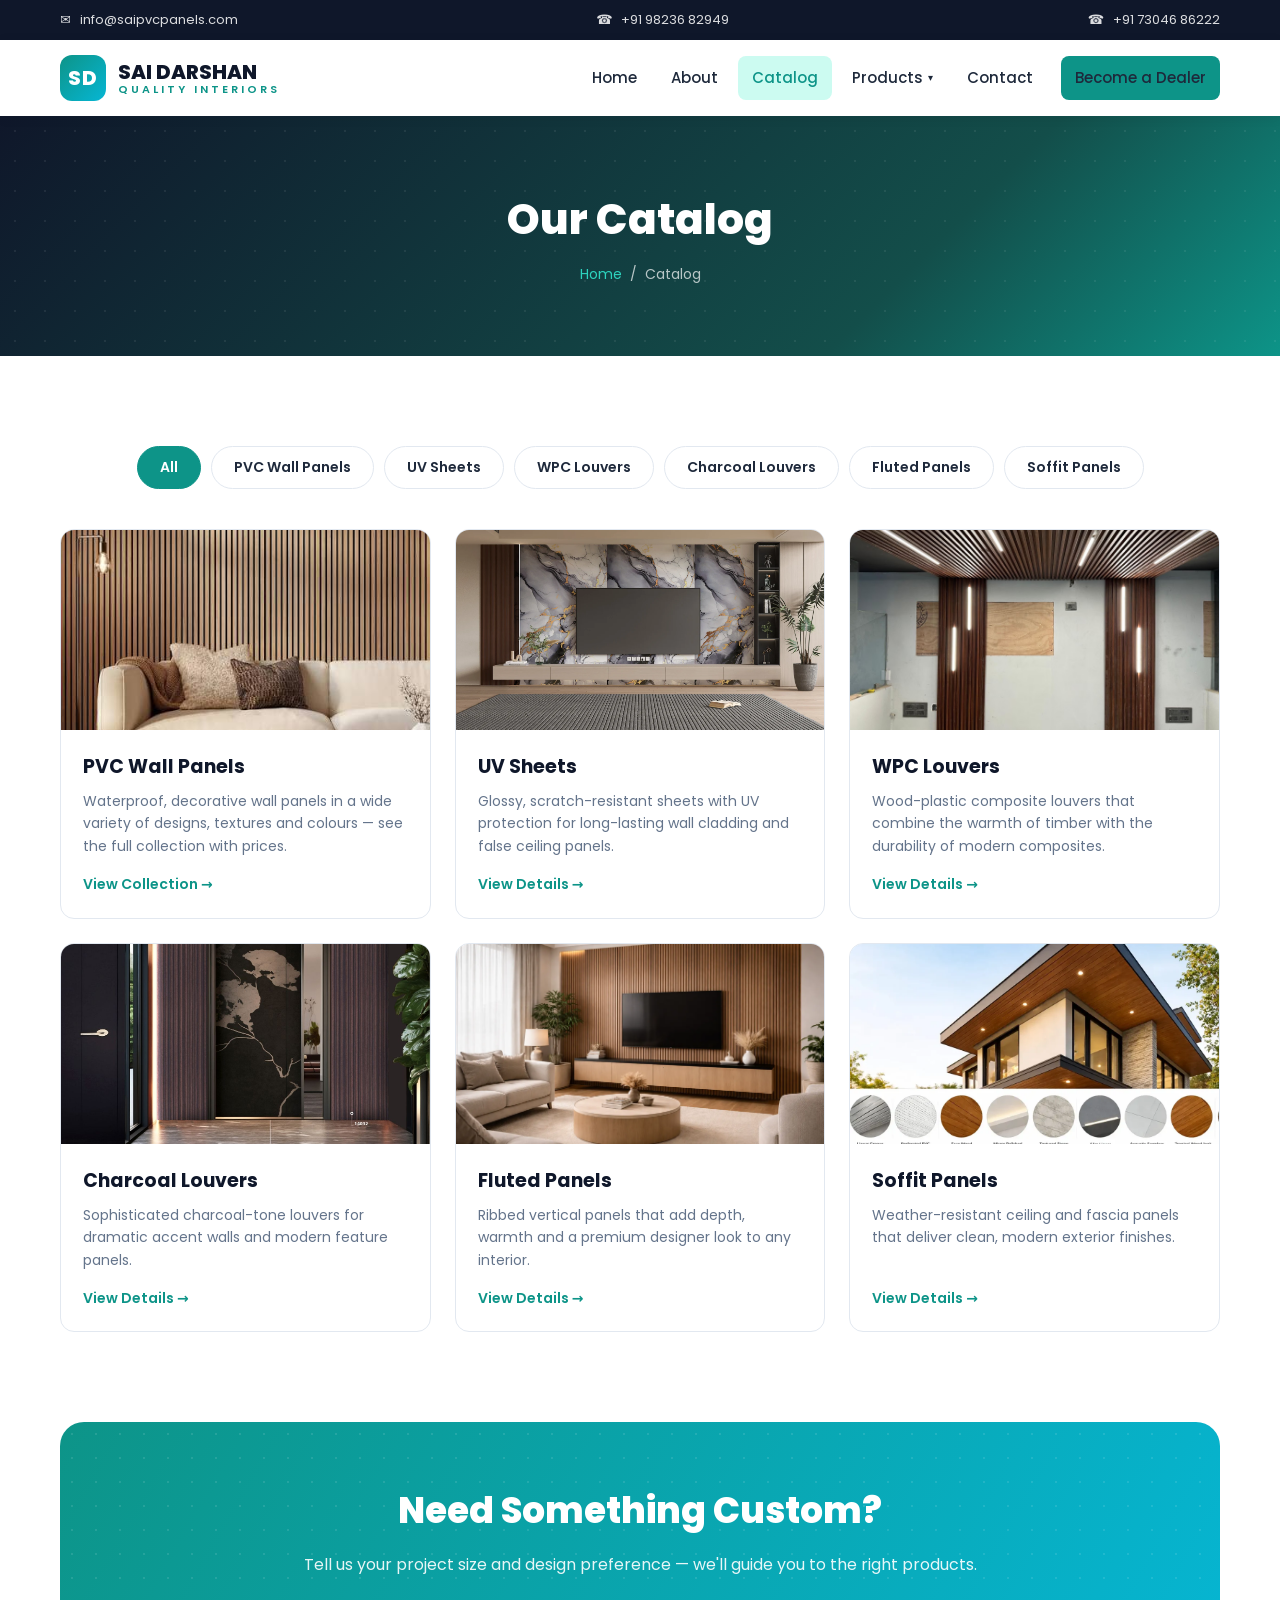
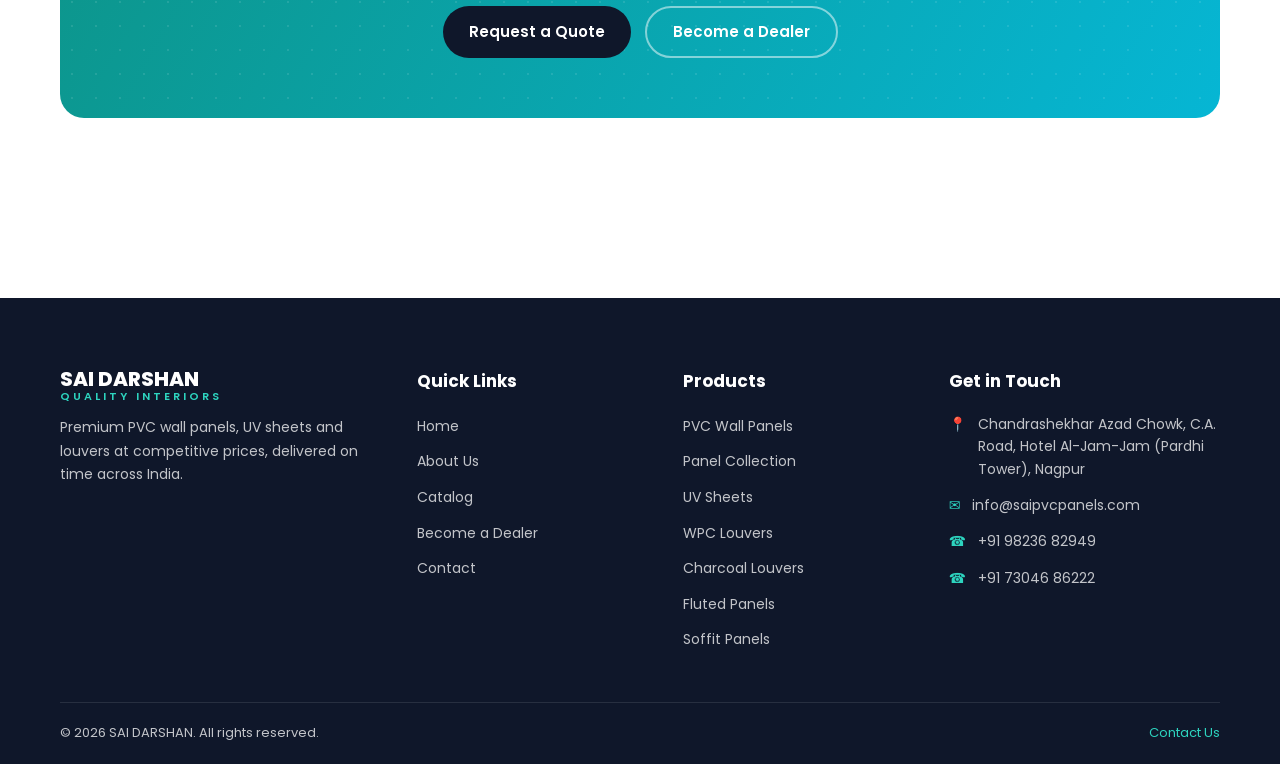
==== catalog.html @ 37347095 "Initial comment" ====
<!DOCTYPE html>
<html lang="en">
<head>
  <meta charset="UTF-8" />
  <meta name="viewport" content="width=device-width, initial-scale=1.0" />
  <title>Catalog | SAI DARSHAN</title>
  <meta name="description" content="Browse our full range of PVC wall panels, UV sheets, WPC louvers, charcoal louvers, fluted panels and soffit panels." />
  <link rel="preconnect" href="https://fonts.googleapis.com" />
  <link rel="preconnect" href="https://fonts.gstatic.com" crossorigin />
  <link href="https://fonts.googleapis.com/css2?family=Poppins:wght@400;500;600;700;800&display=swap" rel="stylesheet" />
  <link rel="stylesheet" href="css/style.css" />
  <link rel="icon" href="data:image/svg+xml,<svg xmlns='http://www.w3.org/2000/svg' viewBox='0 0 100 100'><rect rx='20' width='100' height='100' fill='%230d9488'/><text x='50' y='68' font-size='48' font-weight='bold' text-anchor='middle' fill='white' font-family='Arial'>SAI</text></svg>" />

  <meta property="og:title" content="Catalog | SAI DARSHAN" />
  <meta property="og:description" content="Premium PVC wall panels, UV sheets, WPC louvers, fluted and soffit panels. Quality, competitive pricing and timely delivery across India." />
  <meta property="og:type" content="website" />
  <meta property="og:url" content="https://saipvcpanels.com/" />
  <meta property="og:image" content="https://saipvcpanels.com/assets/img/og-thumbnail.jpg" />
  <meta property="og:image:width" content="1200" />
  <meta property="og:image:height" content="630" />
  <meta property="og:site_name" content="SAI DARSHAN" />
  <meta name="twitter:card" content="summary_large_image" />
  <meta name="twitter:image" content="https://saipvcpanels.com/assets/img/og-thumbnail.jpg" />
</head>
<body>

  <div class="topbar">
    <div class="container">
      <span>&#9993;&nbsp; <a href="mailto:info@saipvcpanels.com">info@saipvcpanels.com</a></span>
      <span>&#9742;&nbsp; <a href="tel:+919823682949">+91 98236 82949</a></span>
      <span>&#9742;&nbsp; <a href="tel:+917304686222">+91 73046 86222</a></span>
     
      <!-- <div class="topbar-social">
        <a href="#" aria-label="Facebook">Facebook</a>
        <a href="#" aria-label="Instagram">Instagram</a>
        <a href="#" aria-label="YouTube">YouTube</a>
      </div> -->
    </div>
  </div>

  <header class="site-header">
    <div class="container">
      <a href="index.html" class="brand">
        <div class="brand-logo">SD</div>
        <div class="brand-name">SAI DARSHAN<span>Quality Interiors</span></div>
      </a>
      <nav aria-label="Main navigation">
        <ul class="nav-menu">
          <li><a href="index.html">Home</a></li>
          <li><a href="about.html">About</a></li>
          <li class="active"><a href="catalog.html">Catalog</a></li>
          <li class="has-subnav">
            <a href="catalog.html">Products <span class="dropdown-arrow">&#9662;</span></a>
            <ul class="dropdown">
<li><a href="products/pvc-wall-panels.html">PVC Wall Panels</a></li>
              <li><a href="products/pvc-collection.html">Panel Collection</a></li>
              <li><a href="products/uv-sheets.html">UV Sheets</a></li>
              <li><a href="products/wpc-louvers.html">WPC Louvers</a></li>
              <li><a href="products/charcoal-louvers.html">Charcoal Louvers</a></li>
              <li><a href="products/fluted-panels.html">Fluted Panels</a></li>
              <li><a href="products/soffit-panels.html">Soffit Panels</a></li>
            </ul>
          </li>
          <li><a href="contact.html">Contact</a></li>
          <li><a href="become-dealer.html" class="btn btn-primary nav-cta">Become a Dealer</a></li>
        </ul>
      </nav>
      <button class="hamburger" aria-label="Open menu"><span></span><span></span><span></span></button>
    </div>
  </header>

  <section class="page-banner">
    <h1>Our Catalog</h1>
    <div class="breadcrumb"><a href="index.html">Home</a> &nbsp;/&nbsp; Catalog</div>
  </section>

  <section class="section">
    <div class="container">
      <div class="catalog-filters">
        <button class="filter-btn active" data-filter="all">All</button>
        <button class="filter-btn" data-filter="wall">PVC Wall Panels</button>
        <button class="filter-btn" data-filter="uv">UV Sheets</button>
        <button class="filter-btn" data-filter="wpc">WPC Louvers</button>
        <button class="filter-btn" data-filter="charcoal">Charcoal Louvers</button>
        <button class="filter-btn" data-filter="fluted">Fluted Panels</button>
        <button class="filter-btn" data-filter="soffit">Soffit Panels</button>
      </div>

      <div class="category-grid">
        <a href="products/pvc-collection.html" class="category-card" data-category="wall">
          <div class="category-thumb" style="overflow:hidden;">
            <img src="assets/img/advance/image.png" alt="PVC Wall Panels collection" style="width:100%; height:100%; object-fit:cover;" />
          </div>
          <div class="category-body">
            <h3>PVC Wall Panels</h3>
            <p>Waterproof, decorative wall panels in a wide variety of designs, textures and colours — see the full collection with prices.</p>
            <span class="category-link">View Collection &rarr;</span>
          </div>
        </a>
        <a href="products/uv-sheets.html" class="category-card" data-category="uv">
          <div class="category-thumb th-2">
            <img src="assets/img/panels/uv/image.png" alt="UV Sheets collection" style="width:100%; height:100%; object-fit:cover;">


          </div>
          <div class="category-body">
            <h3>UV Sheets</h3>
            <p>Glossy, scratch-resistant sheets with UV protection for long-lasting wall cladding and false ceiling panels.</p>
            <span class="category-link">View Details &rarr;</span>
          </div>
        </a>
        <a href="products/wpc-louvers.html" class="category-card" data-category="wpc">
          <div class="category-thumb th-3">
            <img src="assets/img/panels/wpc/image.png" alt="WPC Louvers collection" style="width:100%; height:100%; object-fit:cover;">

          </div>
          <div class="category-body">
            <h3>WPC Louvers</h3>
            <p>Wood-plastic composite louvers that combine the warmth of timber with the durability of modern composites.</p>
            <span class="category-link">View Details &rarr;</span>
          </div>
        </a>
        <a href="products/charcoal-louvers.html" class="category-card" data-category="charcoal">
          <div class="category-thumb th-4">
            <img src="assets/img/panels/charcoal/image.png" alt="Charcoal Louvers collection" style="width:100%; height:100%; object-fit:cover;">

          </div>
          <div class="category-body">
            <h3>Charcoal Louvers</h3>
            <p>Sophisticated charcoal-tone louvers for dramatic accent walls and modern feature panels.</p>
            <span class="category-link">View Details &rarr;</span>
          </div>
        </a>
        <a href="products/fluted-panels.html" class="category-card" data-category="fluted">
          <div class="category-thumb th-5">
            <img src="assets/img/panels/fluted-pvc/image.png" alt="Fluted Panels collection" style="width:100%; height:100%; object-fit:cover;">

          </div>
          <div class="category-body">
            <h3>Fluted Panels</h3>
            <p>Ribbed vertical panels that add depth, warmth and a premium designer look to any interior.</p>
            <span class="category-link">View Details &rarr;</span>
          </div>
        </a>
        <a href="products/soffit-panels.html" class="category-card" data-category="soffit">
          <div class="category-thumb th-6">
            <img src="assets/img/panels/soffit/image.png" alt="Soffit Panels collection" style="width:100%; height:100%; object-fit:cover;">

          </div>
          <div class="category-body">
            <h3>Soffit Panels</h3>
            <p>Weather-resistant ceiling and fascia panels that deliver clean, modern exterior finishes.</p>
            <span class="category-link">View Details &rarr;</span>
          </div>
        </a>
      </div>
    </div>
  </section>

  <section class="section" style="padding-top: 0;">
    <div class="container">
      <div class="cta-band">
        <h2>Need Something Custom?</h2>
        <p>Tell us your project size and design preference — we'll guide you to the right products.</p>
        <div style="display:flex; gap:14px; justify-content:center; flex-wrap:wrap;">
          <a href="contact.html" class="btn btn-dark">Request a Quote</a>
          <a href="become-dealer.html" class="btn btn-outline-light">Become a Dealer</a>
        </div>
      </div>
    </div>
  </section>

  <footer class="site-footer">
    <div class="container">
      <div class="footer-grid">
        <div class="footer-brand">
          <a href="index.html" class="brand-name">SAI DARSHAN<span>Quality Interiors</span></a>
          <p>Premium PVC wall panels, UV sheets and louvers at competitive prices, delivered on time across India.</p>
         
          <!-- REMOVE SOCIAL MEDIA HANDLE FROM FOOTER -->
          <!-- <div class="footer-social">
            <a href="#" aria-label="Facebook">F</a>
            <a href="#" aria-label="Instagram">I</a>
            <a href="#" aria-label="YouTube">Y</a>
          </div> -->
        </div>
        <div>
          <h4>Quick Links</h4>
          <ul class="footer-links">
            <li><a href="index.html">Home</a></li>
            <li><a href="about.html">About Us</a></li>
            <li><a href="catalog.html">Catalog</a></li>
            <li><a href="become-dealer.html">Become a Dealer</a></li>
            <li><a href="contact.html">Contact</a></li>
          </ul>
        </div>
        <div>
          <h4>Products</h4>
          <ul class="footer-links">
            <li><a href="products/pvc-wall-panels.html">PVC Wall Panels</a></li>
            <li><a href="products/pvc-collection.html">Panel Collection</a></li>
            <li><a href="products/uv-sheets.html">UV Sheets</a></li>
            <li><a href="products/wpc-louvers.html">WPC Louvers</a></li>
            <li><a href="products/charcoal-louvers.html">Charcoal Louvers</a></li>
            <li><a href="products/fluted-panels.html">Fluted Panels</a></li>
            <li><a href="products/soffit-panels.html">Soffit Panels</a></li>
          </ul>
        </div>
        <div>
          <h4>Get in Touch</h4>
          <ul class="footer-contact">
            <li><span class="icon">&#128205;</span><p>Chandrashekhar Azad Chowk, C.A. Road, Hotel Al-Jam-Jam (Pardhi Tower), Nagpur</p></li>
            <li><span class="icon">&#9993;</span><a href="mailto:info@saipvcpanels.com">info@saipvcpanels.com</a></li>
            <li><span class="icon">&#9742;</span><a href="tel:+919823682949">+91 98236 82949</a></li>
            <li><span class="icon">&#9742;</span><a href="tel:+917304686222">+91 73046 86222</a></li>
         
          </ul>
        </div>
      </div>
      <div class="footer-bottom">
        <p>&copy; <span id="year"></span> SAI DARSHAN. All rights reserved.</p>
        <p><a href="contact.html">Contact Us</a></p>
      </div>
    </div>
  </footer>

  <script src="js/main.js"></script>
</body>
</html>
---- css/style.css ----
:root {
  --primary: #0d9488;
  --primary-dark: #0f766e;
  --primary-light: #ccfbf1;
  --accent: #f59e0b;
  --dark: #0f172a;
  --dark-2: #1e293b;
  --gray: #64748b;
  --gray-light: #f1f5f9;
  --white: #ffffff;
  --radius: 14px;
  --shadow: 0 10px 30px rgba(15, 23, 42, 0.08);
  --shadow-lg: 0 20px 50px rgba(15, 23, 42, 0.15);
  --max-w: 1200px;
}

*,
*::before,
*::after {
  margin: 0;
  padding: 0;
  box-sizing: border-box;
}

html {
  scroll-behavior: smooth;
}

body {
  font-family: "Poppins", "Segoe UI", system-ui, -apple-system, sans-serif;
  color: var(--dark-2);
  background: var(--white);
  line-height: 1.6;
}

img {
  max-width: 100%;
  display: block;
}

a {
  text-decoration: none;
  color: inherit;
}

ul {
  list-style: none;
}

.container {
  width: 100%;
  max-width: var(--max-w);
  margin: 0 auto;
  padding: 0 20px;
}

/* ---------- Buttons ---------- */
.btn {
  display: inline-flex;
  align-items: center;
  gap: 8px;
  padding: 12px 26px;
  border-radius: 50px;
  font-weight: 600;
  font-size: 15px;
  border: none;
  cursor: pointer;
  transition: all 0.25s ease;
  font-family: inherit;
}
.btn-primary {
  background: var(--primary);
  color: var(--white);
}
.btn-primary:hover {
  background: var(--primary-dark);
  transform: translateY(-2px);
  box-shadow: var(--shadow);
}
.btn-outline {
  background: transparent;
  color: var(--primary);
  border: 2px solid var(--primary);
}
.btn-outline:hover {
  background: var(--primary);
  color: var(--white);
}
.btn-outline-light {
  background: transparent;
  color: var(--white);
  border: 2px solid rgba(255, 255, 255, 0.5);
}
.btn-outline-light:hover {
  background: var(--white);
  color: var(--dark);
}
.btn-dark {
  background: var(--dark);
  color: var(--white);
}
.btn-dark:hover {
  background: var(--dark-2);
  transform: translateY(-2px);
}

/* ---------- Header ---------- */
.topbar {
  background: var(--dark);
  color: rgba(255, 255, 255, 0.85);
  font-size: 13px;
}
.topbar .container {
  display: flex;
  justify-content: space-between;
  align-items: center;
  min-height: 40px;
  gap: 10px;
  flex-wrap: wrap;
}
.topbar span {
  display: inline-flex;
  align-items: center;
  gap: 6px;
}
.topbar a:hover {
  color: var(--white);
}
.topbar .topbar-social {
  display: flex;
  gap: 14px;
}
.topbar .topbar-social a {
  opacity: 0.85;
}
.topbar .topbar-social a:hover {
  opacity: 1;
}

.site-header {
  position: sticky;
  top: 0;
  z-index: 100;
  background: var(--white);
  box-shadow: 0 2px 12px rgba(15, 23, 42, 0.06);
}
.site-header .container {
  display: flex;
  align-items: center;
  justify-content: space-between;
  height: 76px;
}

.brand {
  display: flex;
  align-items: center;
  gap: 12px;
}
.brand-logo {
  width: 46px;
  height: 46px;
  border-radius: 12px;
  background: linear-gradient(135deg, var(--primary), #06b6d4);
  display: grid;
  place-items: center;
  color: #fff;
  font-weight: 800;
  font-size: 20px;
  letter-spacing: 1px;
}
.brand-name {
  font-size: 20px;
  font-weight: 800;
  color: var(--dark);
  line-height: 1.1;
}
.brand-name span {
  color: var(--primary);
  display: block;
  font-size: 11px;
  font-weight: 600;
  letter-spacing: 3px;
  text-transform: uppercase;
}

.nav-menu {
  display: flex;
  align-items: center;
  gap: 6px;
}
.nav-menu > li {
  position: relative;
}
.nav-menu > li > a {
  display: flex;
  align-items: center;
  gap: 5px;
  padding: 10px 14px;
  border-radius: 8px;
  font-weight: 500;
  font-size: 15px;
  color: var(--dark-2);
  transition: all 0.2s;
}
.nav-menu > li > a:hover,
.nav-menu > li.active > a {
  color: var(--primary);
  background: var(--primary-light);
}
.nav-menu .dropdown-arrow {
  font-size: 10px;
  transition: transform 0.2s;
}
.nav-menu > li:hover .dropdown-arrow {
  transform: rotate(180deg);
}

.dropdown {
  position: absolute;
  top: 100%;
  left: 0;
  background: var(--white);
  border-radius: 12px;
  box-shadow: var(--shadow-lg);
  min-width: 220px;
  padding: 8px;
  opacity: 0;
  visibility: hidden;
  transform: translateY(10px);
  transition: all 0.25s ease;
}
.nav-menu > li:hover .dropdown {
  opacity: 1;
  visibility: visible;
  transform: translateY(0);
}
.dropdown a {
  display: block;
  padding: 10px 14px;
  border-radius: 8px;
  font-size: 14px;
  font-weight: 500;
  color: var(--dark-2);
  transition: all 0.2s;
}
.dropdown a:hover {
  background: var(--primary-light);
  color: var(--primary);
}

.nav-cta {
  margin-left: 8px;
}

/* Hamburger */
.hamburger {
  display: none;
  flex-direction: column;
  gap: 5px;
  background: none;
  border: none;
  cursor: pointer;
  padding: 6px;
}
.hamburger span {
  width: 26px;
  height: 3px;
  background: var(--dark);
  border-radius: 3px;
  transition: all 0.3s;
}
.hamburger.open span:nth-child(1) {
  transform: translateY(8px) rotate(45deg);
}
.hamburger.open span:nth-child(2) {
  opacity: 0;
}
.hamburger.open span:nth-child(3) {
  transform: translateY(-8px) rotate(-45deg);
}

/* ---------- Hero ---------- */
.hero {
  position: relative;
  background: linear-gradient(135deg, #0f172a 0%, #134e4a 60%, #0d9488 100%);
  color: var(--white);
  overflow: hidden;
}
.hero::before {
  content: "";
  position: absolute;
  inset: 0;
  background-image: radial-gradient(rgba(255, 255, 255, 0.08) 1.5px, transparent 1.5px);
  background-size: 32px 32px;
  opacity: 0.6;
}
.hero .container {
  position: relative;
  display: grid;
  grid-template-columns: 1.1fr 0.9fr;
  gap: 40px;
  align-items: center;
  padding-top: 90px;
  padding-bottom: 90px;
}

.hero-badge {
  display: inline-flex;
  align-items: center;
  gap: 8px;
  background: rgba(255, 255, 255, 0.1);
  border: 1px solid rgba(255, 255, 255, 0.2);
  padding: 7px 16px;
  border-radius: 50px;
  font-size: 13px;
  font-weight: 500;
  margin-bottom: 20px;
}
.hero-badge .dot {
  width: 8px;
  height: 8px;
  border-radius: 50%;
  background: #34d399;
  animation: pulse 1.6s infinite;
}
@keyframes pulse {
  0%,
  100% {
    box-shadow: 0 0 0 0 rgba(52, 211, 153, 0.6);
  }
  50% {
    box-shadow: 0 0 0 8px rgba(52, 211, 153, 0);
  }
}

.hero h1 {
  font-size: clamp(34px, 5vw, 54px);
  line-height: 1.15;
  font-weight: 800;
  margin-bottom: 18px;
}
.hero h1 em {
  font-style: normal;
  color: #2dd4bf;
}
.hero p {
  color: rgba(255, 255, 255, 0.85);
  font-size: 17px;
  max-width: 540px;
  margin-bottom: 30px;
}
.hero-cta {
  display: flex;
  gap: 14px;
  flex-wrap: wrap;
  margin-bottom: 40px;
}

.hero-stats {
  display: flex;
  gap: 34px;
}
.hero-stats .stat h3 {
  font-size: 30px;
  font-weight: 800;
  color: #2dd4bf;
}
.hero-stats .stat p {
  font-size: 13px;
  color: rgba(255, 255, 255, 0.7);
  margin: 0;
}

.hero-visual {
  position: relative;
}
.hero-panel-stack {
  display: grid;
  grid-template-columns: repeat(3, 1fr);
  gap: 16px;
  transform: rotate(-6deg);
}
.hero-panel {
  height: 300px;
  border-radius: 18px;
  box-shadow: var(--shadow-lg);
  border: 1px solid rgba(255, 255, 255, 0.2);
  position: relative;
  overflow: hidden;
}
.hero-panel::after {
  content: "";
  position: absolute;
  inset: 0;
  background-image: linear-gradient(
    to bottom,
    rgba(255, 255, 255, 0) 45%,
    rgba(255, 255, 255, 0.15) 50%,
    rgba(255, 255, 255, 0) 55%
  );
}
.hero-panel:nth-child(1) {
  background: linear-gradient(160deg, #0ea5a4, #134e4a);
}
.hero-panel:nth-child(2) {
  background: linear-gradient(160deg, #2dd4bf, #0d9488);
  margin-top: 20px;
}
.hero-panel:nth-child(3) {
  background: linear-gradient(160deg, #f59e0b, #b45309);
  margin-top: 6px;
}

/* ---------- Section shared ---------- */
.section {
  padding: 90px 0;
}
.section-head {
  text-align: center;
  max-width: 640px;
  margin: 0 auto 50px;
}
.section-tag {
  display: inline-block;
  background: var(--primary-light);
  color: var(--primary-dark);
  font-size: 13px;
  font-weight: 600;
  letter-spacing: 1px;
  text-transform: uppercase;
  padding: 6px 16px;
  border-radius: 50px;
  margin-bottom: 14px;
}
.section-head h2 {
  font-size: clamp(26px, 4vw, 38px);
  font-weight: 800;
  color: var(--dark);
  line-height: 1.2;
  margin-bottom: 14px;
}
.section-head h2 span {
  color: var(--primary);
}
.section-head p {
  color: var(--gray);
  font-size: 16px;
}

/* ---------- Category cards ---------- */
.category-grid {
  display: grid;
  grid-template-columns: repeat(3, 1fr);
  gap: 24px;
}
.category-card {
  background: var(--white);
  border: 1px solid #e2e8f0;
  border-radius: var(--radius);
  overflow: hidden;
  transition: all 0.3s ease;
  display: flex;
  flex-direction: column;
}
.category-card:hover {
  transform: translateY(-6px);
  box-shadow: var(--shadow-lg);
  border-color: var(--primary);
}
.category-thumb {
  height: 200px;
  position: relative;
  overflow: hidden;
}
.category-body {
  padding: 22px;
  flex: 1;
  display: flex;
  flex-direction: column;
}
.category-body h3 {
  font-size: 19px;
  color: var(--dark);
  margin-bottom: 8px;
}
.category-body p {
  color: var(--gray);
  font-size: 14px;
  flex: 1;
}
.category-link {
  margin-top: 16px;
  color: var(--primary);
  font-weight: 600;
  font-size: 14px;
  display: inline-flex;
  align-items: center;
  gap: 6px;
}
.category-link:hover {
  gap: 10px;
}

/* Gradient thumbnails */
.th-1 {
  background: linear-gradient(145deg, #0d9488, #134e4a);
}
.th-2 {
  background: linear-gradient(145deg, #06b6d4, #155e75);
}
.th-3 {
  background: linear-gradient(145deg, #a16207, #713f12);
}
.th-4 {
  background: linear-gradient(145deg, #78350f, #292524);
}
.th-5 {
  background: linear-gradient(145deg, #e11d48, #881337);
}
.th-6 {
  background: linear-gradient(145deg, #7c3aed, #3b0764);
}

/* ---------- Features ---------- */
.features {
  background: var(--gray-light);
}
.feature-grid {
  display: grid;
  grid-template-columns: repeat(4, 1fr);
  gap: 24px;
}
.feature-card {
  background: var(--white);
  border-radius: var(--radius);
  padding: 30px 24px;
  text-align: center;
  box-shadow: var(--shadow);
  transition: all 0.3s;
}
.feature-card:hover {
  transform: translateY(-4px);
}
.feature-icon {
  width: 60px;
  height: 60px;
  border-radius: 16px;
  background: var(--primary-light);
  color: var(--primary-dark);
  display: grid;
  place-items: center;
  margin: 0 auto 16px;
  font-size: 26px;
}
.feature-card h4 {
  color: var(--dark);
  font-size: 17px;
  margin-bottom: 8px;
}
.feature-card p {
  color: var(--gray);
  font-size: 14px;
}

/* ---------- About preview ---------- */
.about-grid {
  display: grid;
  grid-template-columns: 1fr 1fr;
  gap: 60px;
  align-items: center;
}
.about-media {
  position: relative;
}
.about-media .main-image {
  border-radius: var(--radius);
  box-shadow: var(--shadow-lg);
  width: 100%;
  aspect-ratio: 1200 / 630;
  background: linear-gradient(140deg, #0d9488, #134e4a);
  position: relative;
  overflow: hidden;
}
.about-media .floating-card {
  position: absolute;
  bottom: -18px;
  right: -18px;
  background: var(--white);
  border-radius: 14px;
  padding: 18px 24px;
  box-shadow: var(--shadow-lg);
  text-align: center;
}
.about-media .floating-card h3 {
  color: var(--primary);
  font-size: 28px;
  font-weight: 800;
}
.about-media .floating-card p {
  font-size: 13px;
  color: var(--gray);
}
.about-text h2 {
  font-size: clamp(26px, 4vw, 36px);
  font-weight: 800;
  color: var(--dark);
  line-height: 1.2;
  margin-bottom: 18px;
}
.about-text h2 span {
  color: var(--primary);
}
.about-text > p {
  color: var(--gray);
  margin-bottom: 20px;
}
.about-points {
  display: grid;
  grid-template-columns: 1fr 1fr;
  gap: 12px;
  margin-bottom: 28px;
}
.about-points li {
  display: flex;
  align-items: center;
  gap: 10px;
  font-size: 15px;
  font-weight: 500;
  color: var(--dark-2);
}
.about-points .check {
  width: 24px;
  height: 24px;
  border-radius: 50%;
  background: var(--primary);
  color: #fff;
  display: grid;
  place-items: center;
  font-size: 12px;
  flex-shrink: 0;
}

/* ---------- Products preview ---------- */
.product-grid {
  display: grid;
  grid-template-columns: repeat(4, 1fr);
  gap: 24px;
}
.product-card {
  background: var(--white);
  border: 1px solid #e2e8f0;
  border-radius: var(--radius);
  overflow: hidden;
  transition: all 0.3s;
}
.product-card:hover {
  transform: translateY(-6px);
  box-shadow: var(--shadow-lg);
}
.product-card .thumb {
  height: 160px;
}
.product-card .card-body {
  padding: 18px;
}
.product-card .card-body h3 {
  font-size: 16px;
  color: var(--dark);
  margin-bottom: 4px;
}
.product-card .card-body p {
  font-size: 13px;
  color: var(--gray);
}

/* ---------- Collection series (separate carts) ---------- */
.series-block {
  margin-top: 48px;
}
.series-block:first-of-type {
  margin-top: 8px;
}
.series-title {
  font-size: 19px;
  font-weight: 600;
  color: var(--dark);
  margin-bottom: 20px;
  padding-left: 14px;
  position: relative;
}
.series-title::before {
  content: "";
  position: absolute;
  left: 0;
  top: 5px;
  bottom: 5px;
  width: 4px;
  border-radius: 3px;
  background: var(--primary);
}
.collection-note {
  margin-top: 36px;
  text-align: center;
}

/* ---------- Testimonials ---------- */
.testimonial-grid {
  display: grid;
  grid-template-columns: repeat(3, 1fr);
  gap: 24px;
}
.testimonial {
  background: var(--white);
  border: 1px solid #e2e8f0;
  border-radius: var(--radius);
  padding: 28px;
  box-shadow: var(--shadow);
}
.testimonial .stars {
  color: var(--accent);
  font-size: 18px;
  margin-bottom: 14px;
}
.testimonial p {
  color: var(--dark-2);
  font-size: 15px;
  margin-bottom: 20px;
}
.testimonial .author {
  display: flex;
  align-items: center;
  gap: 12px;
}
.testimonial .avatar {
  width: 44px;
  height: 44px;
  border-radius: 50%;
  background: var(--primary-light);
  color: var(--primary-dark);
  display: grid;
  place-items: center;
  font-weight: 700;
  font-size: 17px;
}
.testimonial .author h5 {
  font-size: 15px;
  color: var(--dark);
}
.testimonial .author span {
  font-size: 13px;
  color: var(--gray);
}

/* ---------- CTA band ---------- */
.cta-band {
  background: linear-gradient(120deg, #0d9488, #06b6d4);
  border-radius: 24px;
  padding: 60px;
  text-align: center;
  color: var(--white);
  position: relative;
  overflow: hidden;
}
.cta-band::before {
  content: "";
  position: absolute;
  inset: 0;
  background-image: radial-gradient(rgba(255, 255, 255, 0.1) 1px, transparent 1px);
  background-size: 24px 24px;
}
.cta-band > * {
  position: relative;
}
.cta-band h2 {
  font-size: clamp(26px, 4vw, 36px);
  font-weight: 800;
  margin-bottom: 12px;
}
.cta-band p {
  color: rgba(255, 255, 255, 0.9);
  margin-bottom: 28px;
}

/* ---------- Footer ---------- */
.site-footer {
  background: var(--dark);
  color: rgba(255, 255, 255, 0.75);
  padding-top: 70px;
  margin-top: 90px;
}
.footer-grid {
  display: grid;
  grid-template-columns: 1.4fr 1fr 1fr 1.2fr;
  gap: 40px;
  padding-bottom: 40px;
}
.site-footer h4 {
  color: var(--white);
  font-size: 17px;
  margin-bottom: 18px;
}
.footer-brand .brand-name {
  color: var(--white);
  margin-bottom: 14px;
  display: inline-block;
}
.footer-brand .brand-name span {
  color: #2dd4bf;
}
.footer-brand p {
  font-size: 14px;
  line-height: 1.7;
}
.footer-links li {
  margin-bottom: 10px;
}
.footer-links a {
  font-size: 14px;
  transition: all 0.2s;
}
.footer-links a:hover {
  color: #2dd4bf;
  padding-left: 4px;
}
.footer-contact li {
  display: flex;
  gap: 12px;
  margin-bottom: 14px;
  font-size: 14px;
  align-items: flex-start;
}
.footer-contact .icon {
  color: #2dd4bf;
  flex-shrink: 0;
}
.footer-social {
  display: flex;
  gap: 10px;
  margin-top: 18px;
}
.footer-social a {
  width: 38px;
  height: 38px;
  border-radius: 10px;
  background: rgba(255, 255, 255, 0.08);
  display: grid;
  place-items: center;
  font-size: 16px;
  transition: all 0.2s;
}
.footer-social a:hover {
  background: var(--primary);
  transform: translateY(-3px);
}
.footer-bottom {
  border-top: 1px solid rgba(255, 255, 255, 0.1);
  padding: 20px 0;
  display: flex;
  justify-content: space-between;
  align-items: center;
  flex-wrap: wrap;
  gap: 10px;
  font-size: 13px;
}
.footer-bottom a {
  color: #2dd4bf;
}

/* ---------- Page banner ---------- */
.page-banner {
  background: linear-gradient(135deg, #0f172a, #134e4a 70%, #0d9488);
  color: var(--white);
  text-align: center;
  padding: 70px 20px;
  position: relative;
  overflow: hidden;
}
.page-banner::before {
  content: "";
  position: absolute;
  inset: 0;
  background-image: radial-gradient(rgba(255, 255, 255, 0.07) 1.5px, transparent 1.5px);
  background-size: 30px 30px;
}
.page-banner > * {
  position: relative;
}
.page-banner h1 {
  font-size: clamp(30px, 4vw, 42px);
  font-weight: 800;
  margin-bottom: 10px;
}
.breadcrumb {
  color: rgba(255, 255, 255, 0.7);
  font-size: 14px;
}
.breadcrumb a {
  color: #2dd4bf;
}

/* ---------- Catalog filters ---------- */
.catalog-filters {
  display: flex;
  justify-content: center;
  gap: 10px;
  flex-wrap: wrap;
  margin-bottom: 40px;
}
.filter-btn {
  padding: 10px 22px;
  border-radius: 50px;
  border: 1.5px solid #e2e8f0;
  background: var(--white);
  color: var(--dark-2);
  font-weight: 600;
  font-size: 14px;
  cursor: pointer;
  transition: all 0.25s;
  font-family: inherit;
}
.filter-btn:hover {
  border-color: var(--primary);
  color: var(--primary);
}
.filter-btn.active {
  background: var(--primary);
  border-color: var(--primary);
  color: var(--white);
}

/* ---------- Panel collection cards ---------- */
.panel-grid {
  display: grid;
  grid-template-columns: repeat(3, 1fr);
  gap: 26px;
}
.panel-card {
  background: var(--white);
  border: 1px solid #e2e8f0;
  border-radius: var(--radius);
  overflow: hidden;
  transition: all 0.3s ease;
  display: flex;
  flex-direction: column;
}
.panel-card:hover {
  transform: translateY(-6px);
  box-shadow: var(--shadow-lg);
  border-color: var(--primary);
}
.panel-media {
  position: relative;
  height: 220px;
  overflow: hidden;
}
.panel-media img {
  width: 100%;
  height: 100%;
  object-fit: cover;
  transition: transform 0.4s ease;
}
.panel-card:hover .panel-media img {
  transform: scale(1.06);
}
.panel-tag {
  position: absolute;
  top: 12px;
  left: 12px;
  background: var(--primary);
  color: var(--white);
  font-size: 11px;
  font-weight: 600;
  letter-spacing: 0.5px;
  text-transform: uppercase;
  padding: 5px 12px;
  border-radius: 50px;
}
.panel-tag.hot {
  background: var(--accent);
}
.panel-body {
  padding: 20px;
  display: flex;
  flex-direction: column;
  flex: 1;
}
.panel-body h3 {
  font-size: 17px;
  color: var(--dark);
  margin-bottom: 2px;
}
.panel-code {
  font-size: 12px;
  color: var(--gray);
  letter-spacing: 1px;
  margin-bottom: 12px;
}
.panel-specs {
  display: flex;
  flex-wrap: wrap;
  gap: 8px;
  margin-bottom: 14px;
}
.panel-specs span {
  background: var(--gray-light);
  border: 1px solid #e2e8f0;
  color: var(--dark-2);
  font-size: 11.5px;
  font-weight: 600;
  padding: 4px 10px;
  border-radius: 50px;
}
.panel-meta {
  display: flex;
  justify-content: space-between;
  align-items: center;
  border-top: 1px solid #e2e8f0;
  margin-top: auto;
  padding-top: 14px;
}
.panel-price {
  line-height: 1.2;
}
.panel-price strong {
  color: var(--primary-dark);
  font-size: 18px;
  font-weight: 800;
}
.panel-price span {
  display: block;
  font-size: 11px;
  color: var(--gray);
}
.panel-meta .btn {
  padding: 8px 18px;
  font-size: 13px;
}

/* Panel spec sheet */
.specsheet {
  display: grid;
  grid-template-columns: 1fr 1fr;
  gap: 34px 50px;
  background: var(--white);
  border: 1px solid #e2e8f0;
  border-radius: var(--radius);
  padding: 40px;
  box-shadow: var(--shadow);
}
.specsheet h3 {
  grid-column: span 2;
  font-size: 22px;
  color: var(--dark);
}
.specsheet li {
  display: grid;
  grid-template-columns: 130px 1fr;
  gap: 12px;
  font-size: 14px;
  border-bottom: 1px dashed #e2e8f0;
  padding: 10px 0;
}
.specsheet li .k {
  color: var(--dark);
  font-weight: 600;
}
.specsheet li .v {
  color: var(--dark-2);
}

/* ---------- Product detail ---------- */
.product-detail {
  display: grid;
  grid-template-columns: 1fr 1fr;
  gap: 50px;
  align-items: start;
}
.product-gallery {
  position: sticky;
  top: 100px;
}
.product-gallery .main-thumb {
  height: 420px;
  border-radius: var(--radius);
  box-shadow: var(--shadow-lg);
}
.product-info h2 {
  font-size: 32px;
  color: var(--dark);
  font-weight: 800;
  margin-bottom: 12px;
}
.product-sub {
  display: inline-block;
  background: var(--primary-light);
  color: var(--primary-dark);
  padding: 6px 16px;
  border-radius: 50px;
  font-size: 13px;
  font-weight: 600;
  margin-bottom: 18px;
}
.product-info > p {
  color: var(--gray);
  margin-bottom: 24px;
}
.specs {
  margin: 24px 0;
  border: 1px solid #e2e8f0;
  border-radius: var(--radius);
  overflow: hidden;
}
.spec-row {
  display: grid;
  grid-template-columns: 160px 1fr;
  padding: 14px 20px;
  font-size: 14px;
}
.spec-row:nth-child(odd) {
  background: var(--gray-light);
}
.spec-row .label {
  font-weight: 600;
  color: var(--dark);
}
.spec-row .value {
  color: var(--dark-2);
}
.product-cta {
  display: flex;
  gap: 12px;
  flex-wrap: wrap;
}

/* ---------- Contact ---------- */
.contact-grid {
  display: grid;
  grid-template-columns: 0.9fr 1.1fr;
  gap: 50px;
  align-items: start;
}
.contact-info-card {
  background: var(--dark);
  color: var(--white);
  padding: 40px;
  border-radius: var(--radius);
}
.contact-info-card h3 {
  font-size: 24px;
  margin-bottom: 10px;
}
.contact-info-card > p {
  color: rgba(255, 255, 255, 0.7);
  font-size: 15px;
  margin-bottom: 30px;
}
.contact-row {
  display: flex;
  gap: 14px;
  padding: 16px 0;
  border-bottom: 1px solid rgba(255, 255, 255, 0.1);
}
.contact-row:last-child {
  border-bottom: none;
}
.contact-row .icon {
  width: 44px;
  height: 44px;
  border-radius: 12px;
  background: rgba(45, 212, 191, 0.15);
  color: #2dd4bf;
  display: grid;
  place-items: center;
  flex-shrink: 0;
}
.contact-row h5 {
  font-size: 15px;
  margin-bottom: 2px;
}
.contact-row p,
.contact-row a {
  font-size: 14px;
  color: rgba(255, 255, 255, 0.75);
}
.contact-row a:hover {
  color: #2dd4bf;
}

.form-card {
  background: var(--white);
  border: 1px solid #e2e8f0;
  border-radius: var(--radius);
  padding: 40px;
  box-shadow: var(--shadow);
}
.form-card h3 {
  font-size: 22px;
  color: var(--dark);
  margin-bottom: 6px;
}
.form-card .sub {
  color: var(--gray);
  font-size: 14px;
  margin-bottom: 26px;
}
.form-grid {
  display: grid;
  grid-template-columns: 1fr 1fr;
  gap: 18px;
}
.form-group {
  margin-bottom: 18px;
}
.form-group.full {
  grid-column: span 2;
}
.form-group label {
  display: block;
  font-size: 14px;
  font-weight: 600;
  color: var(--dark);
  margin-bottom: 7px;
}
.form-group input,
.form-group select,
.form-group textarea {
  width: 100%;
  padding: 13px 16px;
  border: 1.5px solid #e2e8f0;
  border-radius: 10px;
  font-size: 15px;
  font-family: inherit;
  color: var(--dark-2);
  background: var(--gray-light);
  transition: all 0.2s;
}
.form-group input:focus,
.form-group select:focus,
.form-group textarea:focus {
  outline: none;
  border-color: var(--primary);
  background: var(--white);
  box-shadow: 0 0 0 4px var(--primary-light);
}
.form-group textarea {
  resize: vertical;
  min-height: 120px;
}
.form-note {
  font-size: 12px;
  color: var(--gray);
  margin-top: 8px;
}
.form-success {
  display: none;
  background: var(--primary-light);
  color: var(--primary-dark);
  border-radius: 10px;
  padding: 14px 18px;
  font-size: 14px;
  font-weight: 500;
  margin-top: 14px;
}
.form-error {
  display: none;
  background: #fee2e2;
  color: #b91c1c;
  border-radius: 10px;
  padding: 14px 18px;
  font-size: 14px;
  font-weight: 500;
  margin-top: 14px;
}

/* ---------- FAQ ---------- */
.faq-list {
  max-width: 760px;
  margin: 0 auto;
}
.faq-item {
  border: 1px solid #e2e8f0;
  border-radius: 12px;
  margin-bottom: 14px;
  overflow: hidden;
}
.faq-item summary {
  padding: 18px 22px;
  font-weight: 600;
  color: var(--dark);
  cursor: pointer;
  display: flex;
  justify-content: space-between;
  align-items: center;
  list-style: none;
  transition: all 0.2s;
}
.faq-item summary::-webkit-details-marker {
  display: none;
}
.faq-item summary .icon {
  width: 26px;
  height: 26px;
  border-radius: 50%;
  background: var(--primary-light);
  color: var(--primary-dark);
  display: grid;
  place-items: center;
  font-size: 14px;
  flex-shrink: 0;
  transition: transform 0.2s;
}
.faq-item[open] summary .icon {
  transform: rotate(45deg);
}
.faq-item[open] summary {
  background: var(--primary-light);
}
.faq-item .answer {
  padding: 0 22px 18px;
  color: var(--gray);
  font-size: 15px;
}

/* ---------- Dealey page ---------- */
.dealer-intro {
  text-align: center;
  max-width: 700px;
  margin: 0 auto 45px;
}
.dealer-intro p {
  color: var(--gray);
}
.dealer-benefits {
  display: grid;
  grid-template-columns: repeat(3, 1fr);
  gap: 24px;
  margin-bottom: 50px;
}
.dealer-benefit {
  text-align: center;
  background: var(--white);
  border: 1px solid #e2e8f0;
  border-radius: var(--radius);
  padding: 32px 24px;
  box-shadow: var(--shadow);
}
.dealer-benefit .icon {
  width: 56px;
  height: 56px;
  margin: 0 auto 14px;
  border-radius: 50%;
  background: var(--primary-light);
  color: var(--primary-dark);
  display: grid;
  place-items: center;
  font-size: 24px;
}
.dealer-benefit h4 {
  color: var(--dark);
  font-size: 17px;
  margin-bottom: 8px;
}
.dealer-benefit p {
  color: var(--gray);
  font-size: 14px;
}

.dealer-form-wrap {
  max-width: 640px;
  margin: 0 auto;
}

/* ---------- Responsive ---------- */
@media (max-width: 992px) {
  .hero .container {
    grid-template-columns: 1fr;
    padding-top: 60px;
    padding-bottom: 60px;
  }
  .hero-visual {
    display: none;
  }
  .category-grid,
  .testimonial-grid,
  .dealer-benefits,
  .panel-grid,
  .specsheet {
    grid-template-columns: repeat(2, 1fr);
  }
  .product-grid {
    grid-template-columns: repeat(3, 1fr);
  }
  .feature-grid {
    grid-template-columns: repeat(2, 1fr);
  }
  .about-grid {
    grid-template-columns: 1fr;
    gap: 50px;
  }
  .footer-grid {
    grid-template-columns: 1fr 1fr;
  }

  .hamburger {
    display: flex;
  }
  .nav-menu {
    position: fixed;
    top: 116px;
    left: 0;
    right: 0;
    flex-direction: column;
    align-items: stretch;
    background: var(--white);
    box-shadow: var(--shadow-lg);
    padding: 20px;
    gap: 4px;
    max-height: 0;
    overflow: hidden;
    transition: max-height 0.35s ease;
    border-bottom: 1px solid #e2e8f0;
  }
  .nav-menu.open {
    max-height: 100vh;
    overflow-y: auto;
  }
  .dropdown {
    position: static;
    opacity: 1;
    visibility: visible;
    transform: none;
    box-shadow: none;
    display: none;
    padding-left: 10px;
    border-left: 2px solid var(--primary-light);
  }
  .nav-menu > li.open .dropdown {
    display: block;
  }
  .nav-cta {
    margin: 10px 0 0;
    text-align: center;
  }
  .nav-menu > li > a {
    justify-content: space-between;
  }
}

@media (max-width: 640px) {
  .section {
    padding: 60px 0;
  }
  .category-grid,
  .testimonial-grid,
  .product-grid,
  .feature-grid,
  .dealer-benefits,
  .contact-grid,
  .product-detail,
  .form-grid {
    grid-template-columns: 1fr;
  }
  .specsheet {
    grid-template-columns: 1fr;
    padding: 24px 18px;
  }
  .specsheet li {
    grid-template-columns: 1fr;
    gap: 2px;
  }
  .form-group.full {
    grid-column: span 1;
  }
  .footer-grid {
    grid-template-columns: 1fr;
    gap: 30px;
  }
  .topbar .container {
    justify-content: center;
  }
  .topbar .topbar-social {
    display: none;
  }
  .hero-stats {
    gap: 20px;
    flex-wrap: wrap;
  }
  .cta-band {
    padding: 40px 24px;
  }
  .about-points {
    grid-template-columns: 1fr;
  }
  .product-gallery {
    position: static;
  }
  .spec-row {
    grid-template-columns: 1fr;
    gap: 4px;
  }
  .contact-info-card,
  .form-card {
    padding: 26px 20px;
  }
  .footer-bottom {
    justify-content: center;
    text-align: center;
  }
}
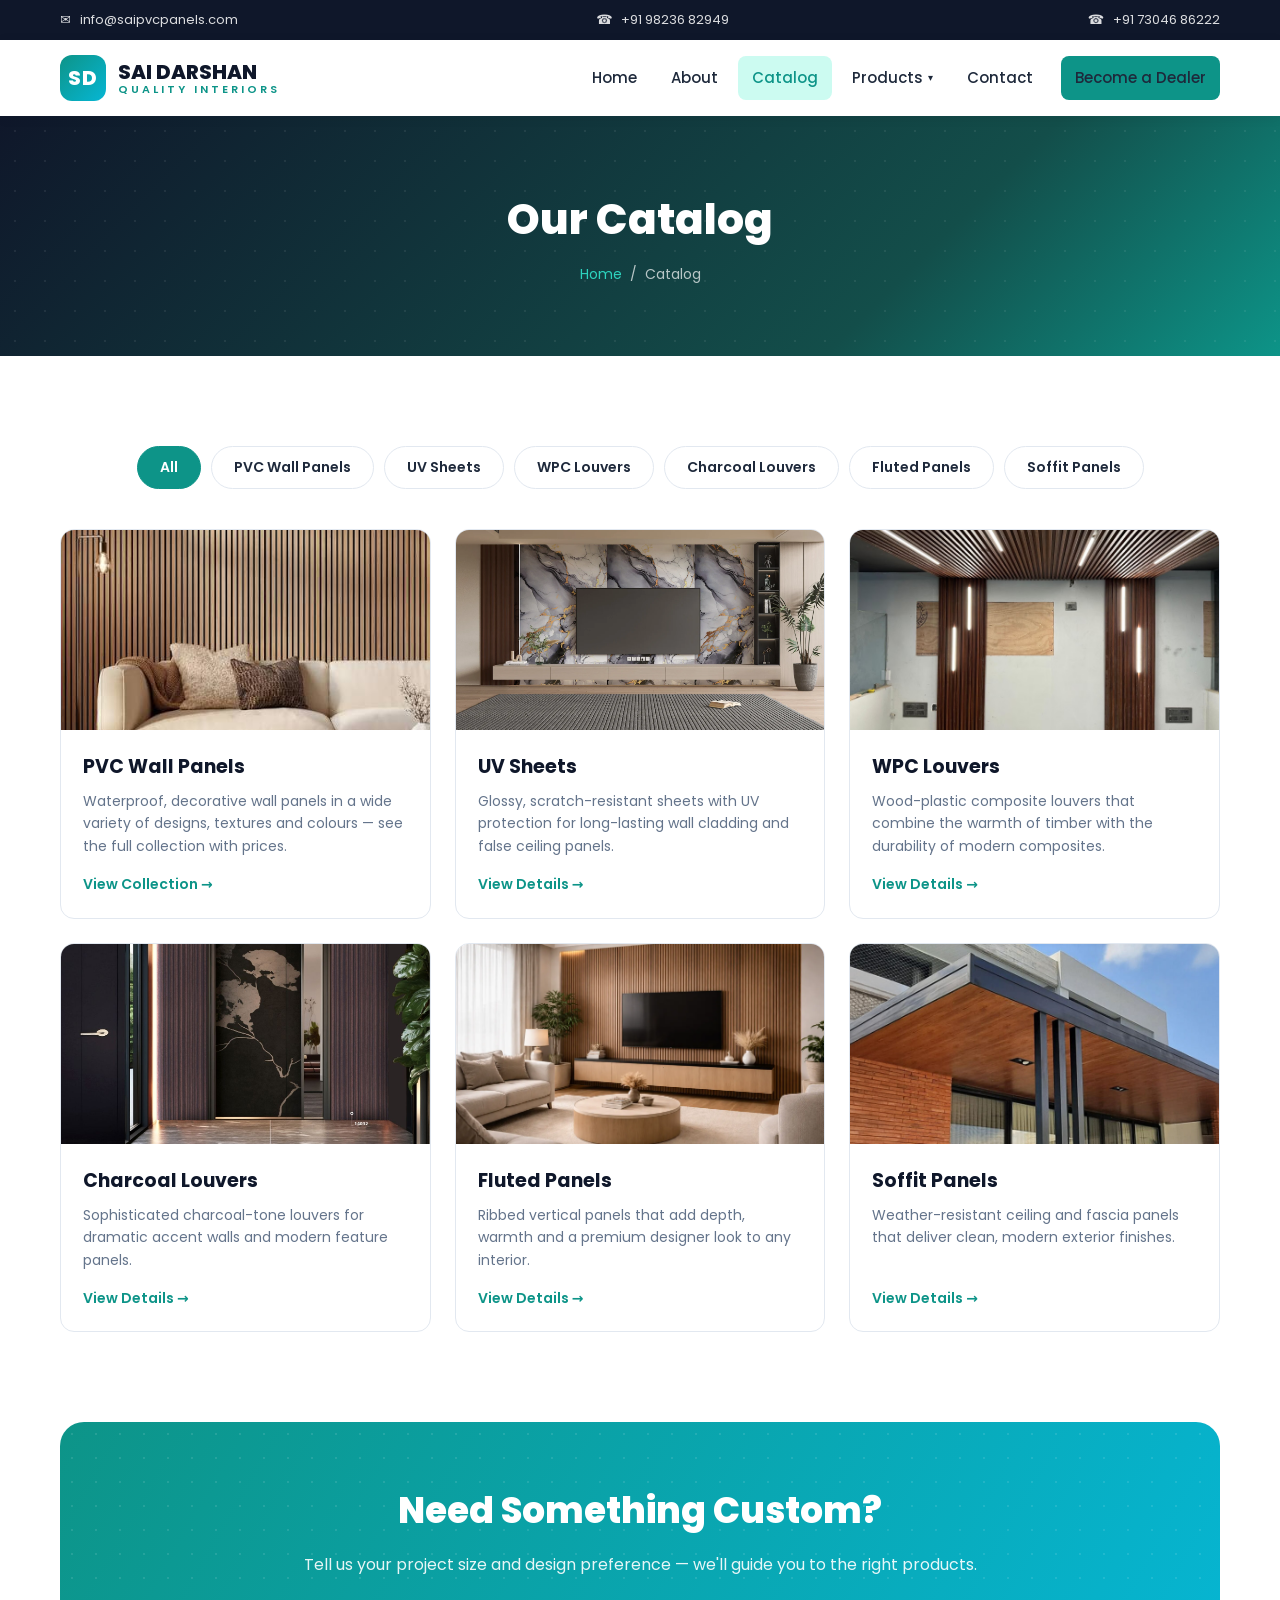
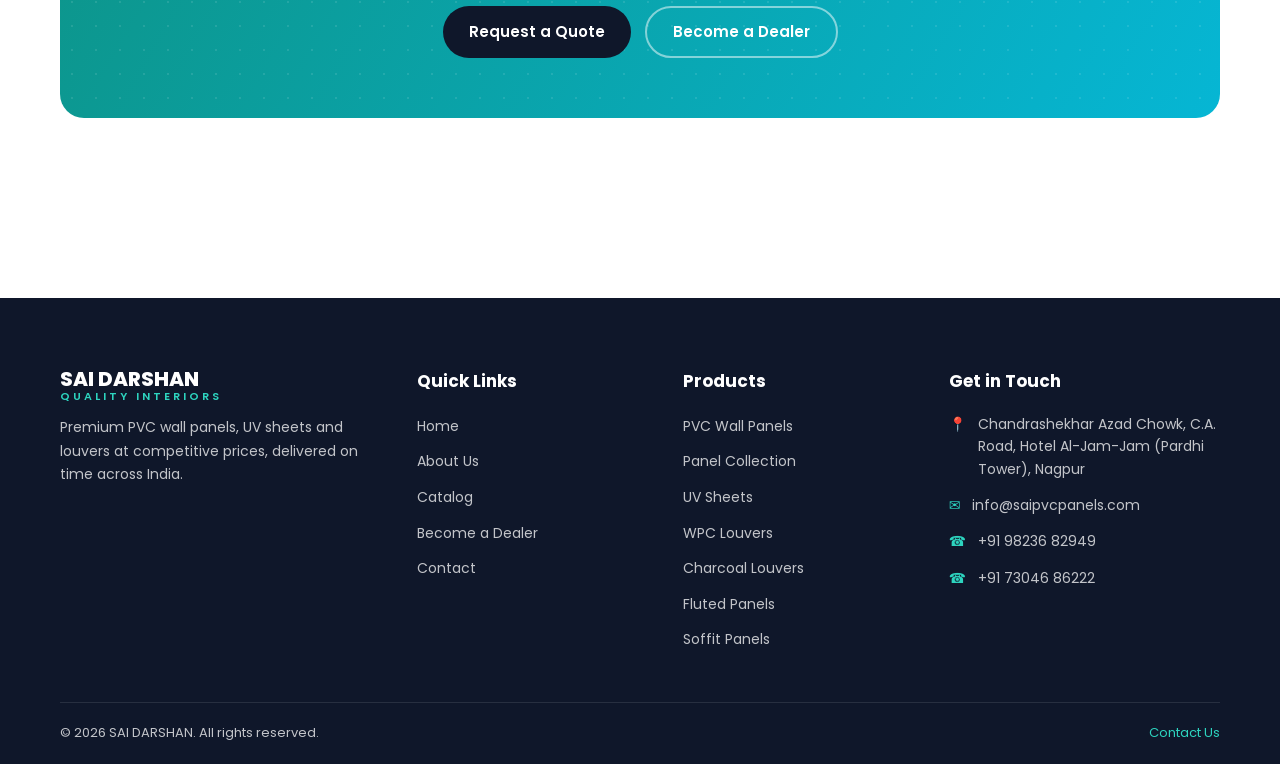
==== commit fa13001f: "pvc fluted uv wps done" ====
--- a/catalog.html
+++ b/catalog.html
@@ -89,7 +89,7 @@
       <div class="category-grid">
         <a href="products/pvc-collection.html" class="category-card" data-category="wall">
           <div class="category-thumb" style="overflow:hidden;">
-            <img src="assets/img/advance/image.png" alt="PVC Wall Panels collection" style="width:100%; height:100%; object-fit:cover;" />
+            <img src="assets/img/panels/pvc/image.png" alt="PVC Wall Panels collection" style="width:100%; height:100%; object-fit:cover;" />
           </div>
           <div class="category-body">
             <h3>PVC Wall Panels</h3>
@@ -133,7 +133,7 @@
         </a>
         <a href="products/fluted-panels.html" class="category-card" data-category="fluted">
           <div class="category-thumb th-5">
-            <img src="assets/img/panels/fluted-pvc/image.png" alt="Fluted Panels collection" style="width:100%; height:100%; object-fit:cover;">
+            <img src="assets/img/panels/fluted/image.png" alt="Fluted Panels collection" style="width:100%; height:100%; object-fit:cover;">
 
           </div>
           <div class="category-body">
--- a/css/style.css
+++ b/css/style.css
@@ -931,8 +931,8 @@
 /* ---------- Panel collection cards ---------- */
 .panel-grid {
   display: grid;
-  grid-template-columns: repeat(3, 1fr);
-  gap: 26px;
+  grid-template-columns: repeat(2, 1fr);
+  gap: 30px;
 }
 .panel-card {
   background: var(--white);
@@ -950,7 +950,7 @@
 }
 .panel-media {
   position: relative;
-  height: 220px;
+  height: 380px;
   overflow: hidden;
 }
 .panel-media img {
@@ -1405,24 +1405,34 @@
     display: flex;
   }
   .nav-menu {
-    position: fixed;
-    top: 116px;
+    position: absolute;
+    top: 100%;
     left: 0;
     right: 0;
+    display: none;
     flex-direction: column;
     align-items: stretch;
     background: var(--white);
     box-shadow: var(--shadow-lg);
     padding: 20px;
     gap: 4px;
-    max-height: 0;
-    overflow: hidden;
-    transition: max-height 0.35s ease;
     border-bottom: 1px solid #e2e8f0;
+    max-height: calc(100vh - 76px);
+    overflow-y: auto;
   }
   .nav-menu.open {
-    max-height: 100vh;
-    overflow-y: auto;
+    display: flex;
+    animation: menuIn 0.25s ease;
+  }
+  @keyframes menuIn {
+    from {
+      opacity: 0;
+      transform: translateY(-10px);
+    }
+    to {
+      opacity: 1;
+      transform: translateY(0);
+    }
   }
   .dropdown {
     position: static;
@@ -1446,6 +1456,16 @@
   }
 }
 
+@media (max-width: 768px) {
+  .product-grid {
+    grid-template-columns: repeat(2, 1fr);
+  }
+  .specsheet {
+    grid-template-columns: 1fr;
+    gap: 22px;
+  }
+}
+
 @media (max-width: 640px) {
   .section {
     padding: 60px 0;
@@ -1506,4 +1526,112 @@
     justify-content: center;
     text-align: center;
   }
+}
+
+@media (max-width: 480px) {
+  .container {
+    padding: 0 16px;
+  }
+  .section {
+    padding: 50px 0;
+  }
+  .section-head {
+    margin-bottom: 36px;
+  }
+  .page-banner {
+    padding: 50px 16px;
+  }
+  .page-banner h1 {
+    font-size: 28px;
+  }
+
+  .brand-logo {
+    width: 40px;
+    height: 40px;
+    font-size: 16px;
+    border-radius: 10px;
+  }
+  .brand-name {
+    font-size: 17px;
+  }
+
+  .topbar span:nth-child(1) {
+    display: none;
+  }
+
+  .category-thumb {
+    height: 170px;
+  }
+  .product-card .thumb {
+    height: 150px;
+  }
+
+  .panel-media {
+    height: 260px;
+  }
+  .panel-grid {
+    grid-template-columns: 1fr;
+  }
+  .panel-meta {
+    flex-direction: column;
+    align-items: stretch;
+    gap: 12px;
+    text-align: center;
+  }
+  .panel-meta .btn {
+    width: 100%;
+  }
+
+  .catalog-filters {
+    display: grid;
+    grid-template-columns: repeat(2, 1fr);
+    gap: 10px;
+  }
+  .filter-btn {
+    text-align: center;
+    padding: 12px 10px;
+  }
+
+  .hero-stats {
+    justify-content: center;
+    gap: 18px;
+  }
+  .hero-stats .stat h3 {
+    font-size: 24px;
+  }
+
+  .about-media .floating-card {
+    position: static;
+    margin-top: 14px;
+  }
+
+  .product-gallery .main-thumb {
+    height: 260px;
+  }
+
+  .cta-band {
+    padding: 36px 20px;
+  }
+  .cta-band h2 {
+    font-size: 26px;
+  }
+
+  .product-cta .btn,
+  .hero-cta .btn,
+  .collection-note .btn,
+  .dealer-form-wrap .btn {
+    width: 100%;
+    justify-content: center;
+  }
+
+  .specsheet {
+    padding: 22px 16px;
+  }
+
+  .footer-grid {
+    gap: 28px;
+  }
+  .footer-bottom {
+    gap: 8px;
+  }
 }
